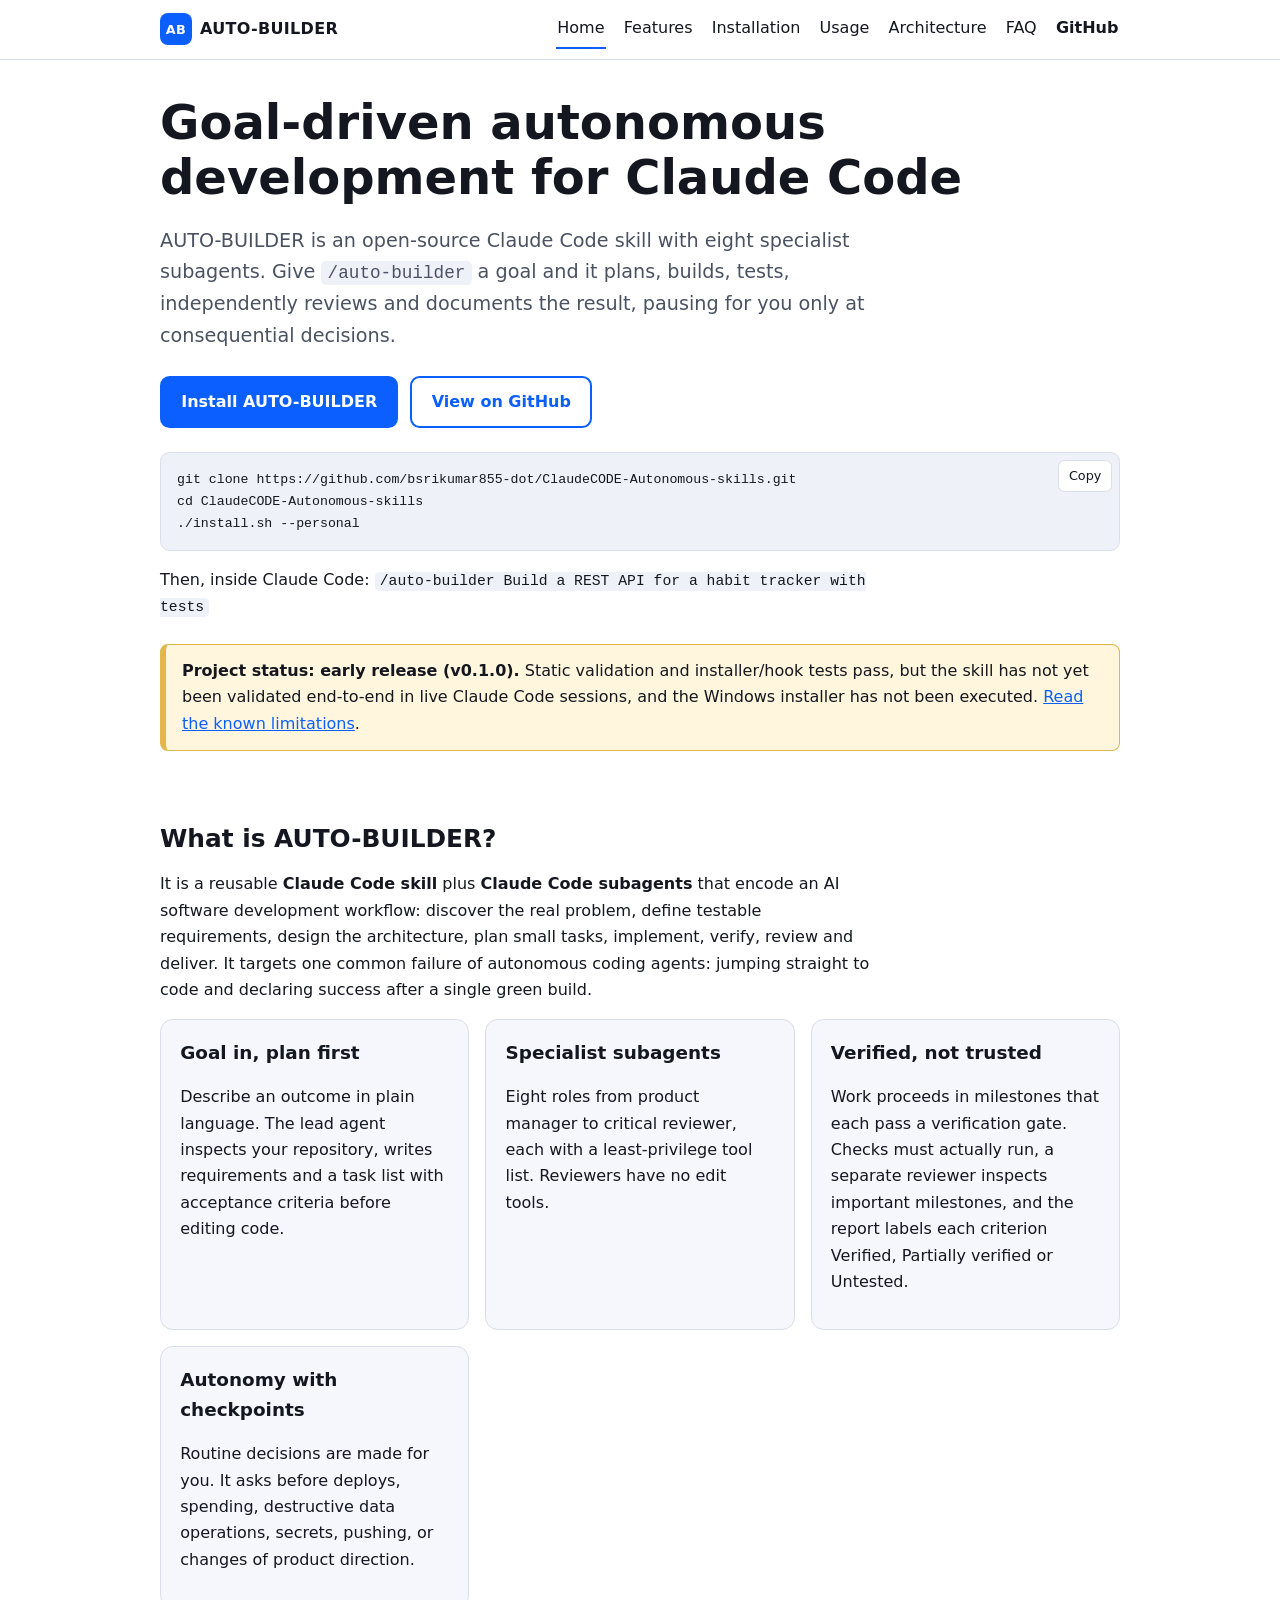
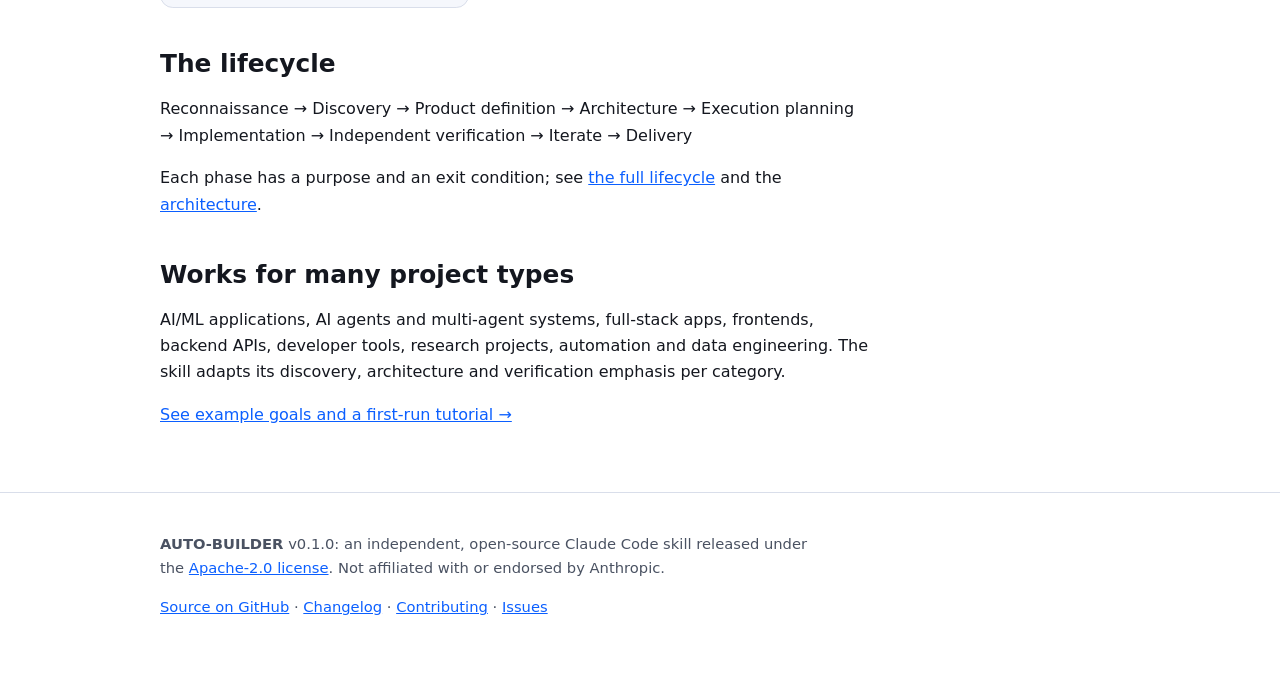
==== docs/index.html @ 2424a82e "Add launch website, SEO and docs, and the autonomous QA protocol Launch: - Static GitHub Pages site " ====
<!doctype html>
<html lang="en">
<head>
<meta charset="utf-8">
<meta name="viewport" content="width=device-width, initial-scale=1">
<title>AUTO-BUILDER: Autonomous Coding Agent Skill for Claude Code</title>
<meta name="description" content="Open-source Claude Code skill with eight subagents: turn a goal into a planned, built, tested and independently reviewed project, with approval checkpoints.">
<link rel="canonical" href="https://bsrikumar855-dot.github.io/ClaudeCODE-Autonomous-skills/">
<meta name="theme-color" content="#0b5fff">
<link rel="icon" href="assets/favicon.svg" type="image/svg+xml">
<link rel="stylesheet" href="assets/style.css">
<meta property="og:type" content="website">
<meta property="og:site_name" content="AUTO-BUILDER">
<meta property="og:title" content="AUTO-BUILDER: Autonomous Coding Agent Skill for Claude Code">
<meta property="og:description" content="Open-source Claude Code skill with eight subagents: turn a goal into a planned, built, tested and independently reviewed project, with approval checkpoints.">
<meta property="og:url" content="https://bsrikumar855-dot.github.io/ClaudeCODE-Autonomous-skills/">
<meta property="og:image" content="https://bsrikumar855-dot.github.io/ClaudeCODE-Autonomous-skills/assets/og-image.png">
<meta property="og:image:width" content="1280">
<meta property="og:image:height" content="640">
<meta property="og:image:alt" content="AUTO-BUILDER: goal-driven autonomous development for Claude Code">
<meta name="twitter:card" content="summary_large_image">
<meta name="twitter:title" content="AUTO-BUILDER: Autonomous Coding Agent Skill for Claude Code">
<meta name="twitter:description" content="Open-source Claude Code skill with eight subagents: turn a goal into a planned, built, tested and independently reviewed project, with approval checkpoints.">
<meta name="twitter:image" content="https://bsrikumar855-dot.github.io/ClaudeCODE-Autonomous-skills/assets/og-image.png">
<script type="application/ld+json">
{
  "@context": "https://schema.org",
  "@graph": [
    {
      "@type": "SoftwareSourceCode",
      "@id": "https://bsrikumar855-dot.github.io/ClaudeCODE-Autonomous-skills/#software",
      "name": "AUTO-BUILDER",
      "description": "Claude Code skill and subagents for goal-driven, autonomous software development with approval checkpoints.",
      "codeRepository": "https://github.com/bsrikumar855-dot/ClaudeCODE-Autonomous-skills",
      "programmingLanguage": [
        "Markdown",
        "Bash",
        "PowerShell",
        "Python"
      ],
      "license": "https://www.apache.org/licenses/LICENSE-2.0",
      "version": "0.1.0",
      "url": "https://bsrikumar855-dot.github.io/ClaudeCODE-Autonomous-skills/"
    },
    {
      "@type": "WebSite",
      "@id": "https://bsrikumar855-dot.github.io/ClaudeCODE-Autonomous-skills/#website",
      "name": "AUTO-BUILDER",
      "url": "https://bsrikumar855-dot.github.io/ClaudeCODE-Autonomous-skills/"
    },
    {
      "@type": "WebPage",
      "@id": "https://bsrikumar855-dot.github.io/ClaudeCODE-Autonomous-skills/#page",
      "url": "https://bsrikumar855-dot.github.io/ClaudeCODE-Autonomous-skills/",
      "name": "AUTO-BUILDER: Autonomous Coding Agent Skill for Claude Code",
      "description": "Open-source Claude Code skill with eight subagents: turn a goal into a planned, built, tested and independently reviewed project, with approval checkpoints.",
      "isPartOf": {
        "@id": "https://bsrikumar855-dot.github.io/ClaudeCODE-Autonomous-skills/#website"
      },
      "about": {
        "@id": "https://bsrikumar855-dot.github.io/ClaudeCODE-Autonomous-skills/#software"
      }
    }
  ]
}
</script>
</head>
<body>
<a class="skip" href="#main">Skip to content</a>
<header class="site-header">
  <div class="wrap bar">
    <a class="brand" href="./" aria-label="AUTO-BUILDER home"><span class="logo" aria-hidden="true">AB</span> AUTO-BUILDER</a>
    <nav aria-label="Main"><ul><li><a href="./" aria-current="page">Home</a></li><li><a href="features.html">Features</a></li><li><a href="installation.html">Installation</a></li><li><a href="usage.html">Usage</a></li><li><a href="architecture.html">Architecture</a></li><li><a href="faq.html">FAQ</a></li><li><a class="gh" href="https://github.com/bsrikumar855-dot/ClaudeCODE-Autonomous-skills">GitHub</a></li></ul></nav>
  </div>
</header>
<main id="main" class="wrap">
<section class="hero">
<h1>Goal-driven autonomous development for Claude Code</h1>
<p class="lead">AUTO-BUILDER is an open-source Claude Code skill with eight specialist subagents. Give <code>/auto-builder</code> a goal and it plans, builds, tests, independently reviews and documents the result, pausing for you only at consequential decisions.</p>
<div class="cta">
  <a class="btn primary" href="installation.html">Install AUTO-BUILDER</a>
  <a class="btn secondary" href="https://github.com/bsrikumar855-dot/ClaudeCODE-Autonomous-skills">View on GitHub</a>
</div>
<div class="codeblock"><pre><code>git clone https://github.com/bsrikumar855-dot/ClaudeCODE-Autonomous-skills.git
cd ClaudeCODE-Autonomous-skills
./install.sh --personal</code></pre></div>
<p>Then, inside Claude Code: <code>/auto-builder Build a REST API for a habit tracker with tests</code></p>
<div class="note"><strong>Project status: early release (v0.1.0).</strong> Static validation and installer/hook tests pass, but the skill has not yet been validated end-to-end in live Claude Code sessions, and the Windows installer has not been executed. <a href="faq.html#limitations">Read the known limitations</a>.</div>
</section>

<section aria-labelledby="what">
<h2 id="what">What is AUTO-BUILDER?</h2>
<p>It is a reusable <strong>Claude Code skill</strong> plus <strong>Claude Code subagents</strong> that encode an AI software development workflow: discover the real problem, define testable requirements, design the architecture, plan small tasks, implement, verify, review and deliver. It targets one common failure of autonomous coding agents: jumping straight to code and declaring success after a single green build.</p>
<div class="grid">
  <article class="card"><h3>Goal in, plan first</h3><p>Describe an outcome in plain language. The lead agent inspects your repository, writes requirements and a task list with acceptance criteria before editing code.</p></article>
  <article class="card"><h3>Specialist subagents</h3><p>Eight roles from product manager to critical reviewer, each with a least-privilege tool list. Reviewers have no edit tools.</p></article>
  <article class="card"><h3>Verified, not trusted</h3><p>Work proceeds in milestones that each pass a verification gate. Checks must actually run, a separate reviewer inspects important milestones, and the report labels each criterion Verified, Partially verified or Untested.</p></article>
  <article class="card"><h3>Autonomy with checkpoints</h3><p>Routine decisions are made for you. It asks before deploys, spending, destructive data operations, secrets, pushing, or changes of product direction.</p></article>
</div>
</section>

<section aria-labelledby="lifecycle">
<h2 id="lifecycle">The lifecycle</h2>
<p>Reconnaissance &rarr; Discovery &rarr; Product definition &rarr; Architecture &rarr; Execution planning &rarr; Implementation &rarr; Independent verification &rarr; Iterate &rarr; Delivery</p>
<p>Each phase has a purpose and an exit condition; see <a href="features.html#lifecycle">the full lifecycle</a> and the <a href="architecture.html">architecture</a>.</p>
</section>

<section aria-labelledby="fits">
<h2 id="fits">Works for many project types</h2>
<p>AI/ML applications, AI agents and multi-agent systems, full-stack apps, frontends, backend APIs, developer tools, research projects, automation and data engineering. The skill adapts its discovery, architecture and verification emphasis per category.</p>
<p><a href="usage.html">See example goals and a first-run tutorial &rarr;</a></p>
</section>

</main>
<footer class="site-footer">
  <div class="wrap">
    <p><strong>AUTO-BUILDER</strong> v0.1.0: an independent, open-source Claude Code skill released under the
    <a href="https://github.com/bsrikumar855-dot/ClaudeCODE-Autonomous-skills/blob/main/LICENSE">Apache-2.0 license</a>. Not affiliated with or endorsed by Anthropic.</p>
    <p><a href="https://github.com/bsrikumar855-dot/ClaudeCODE-Autonomous-skills">Source on GitHub</a> &middot; <a href="https://github.com/bsrikumar855-dot/ClaudeCODE-Autonomous-skills/blob/main/CHANGELOG.md">Changelog</a> &middot;
    <a href="https://github.com/bsrikumar855-dot/ClaudeCODE-Autonomous-skills/blob/main/CONTRIBUTING.md">Contributing</a> &middot; <a href="https://github.com/bsrikumar855-dot/ClaudeCODE-Autonomous-skills/issues">Issues</a></p>
  </div>
</footer>
<script src="assets/site.js" defer></script>
</body>
</html>
---- docs/assets/style.css ----
:root{--bg:#fff;--fg:#14171f;--muted:#4a5262;--line:#d9deea;--brand:#0b5fff;--brand-fg:#fff;--card:#f5f7fc;--code:#eef1f8;--warn:#fff6dd;--warn-line:#e0b84a;--ok:#0a7a3d}
@media (prefers-color-scheme:dark){:root{--bg:#0e1118;--fg:#e8ebf3;--muted:#a6aec2;--line:#2a3142;--brand:#6c9bff;--brand-fg:#0e1118;--card:#161b26;--code:#1c2230;--warn:#2a2410;--warn-line:#8a7222;--ok:#4cc38a}}
*{box-sizing:border-box}
html{-webkit-text-size-adjust:100%}
body{margin:0;background:var(--bg);color:var(--fg);font:1rem/1.65 system-ui,-apple-system,"Segoe UI",Roboto,Helvetica,Arial,sans-serif}
.wrap{max-width:62rem;margin:0 auto;padding:0 1rem}
.skip{position:absolute;left:-999px;top:0;background:var(--brand);color:var(--brand-fg);padding:.5rem 1rem;z-index:10}
.skip:focus{left:0}
a{color:var(--brand)}
a:focus-visible,button:focus-visible,summary:focus-visible{outline:3px solid var(--brand);outline-offset:2px;border-radius:4px}
.site-header{border-bottom:1px solid var(--line);background:var(--bg);position:sticky;top:0;z-index:5}
.bar{display:flex;flex-wrap:wrap;align-items:center;justify-content:space-between;gap:.5rem 1.5rem;padding-top:.6rem;padding-bottom:.6rem}
.brand{font-weight:800;letter-spacing:.02em;color:var(--fg);text-decoration:none;display:flex;align-items:center;gap:.5rem}
.logo{display:inline-grid;place-items:center;width:2rem;height:2rem;border-radius:.5rem;background:var(--brand);color:var(--brand-fg);font-size:.8rem}
nav ul{display:flex;flex-wrap:wrap;gap:.25rem 1rem;list-style:none;margin:0;padding:0}
nav a{color:var(--fg);text-decoration:none;padding:.35rem .1rem;display:inline-block;border-bottom:2px solid transparent}
nav a:hover,nav a[aria-current=page]{border-bottom-color:var(--brand)}
nav a.gh{font-weight:600}
h1{font-size:clamp(1.9rem,5vw,3rem);line-height:1.15;margin:2.2rem 0 1rem}
h2{font-size:1.55rem;margin:2.6rem 0 .8rem;line-height:1.25}
h3{font-size:1.15rem;margin:1.6rem 0 .5rem}
p,li{max-width:70ch}
.lead{font-size:1.2rem;color:var(--muted);max-width:60ch}
.cta{display:flex;flex-wrap:wrap;gap:.75rem;margin:1.5rem 0}
.btn{display:inline-block;padding:.7rem 1.2rem;border-radius:.6rem;font-weight:700;text-decoration:none;border:2px solid var(--brand)}
.btn.primary{background:var(--brand);color:var(--brand-fg)}
.btn.secondary{color:var(--brand)}
pre,code{font-family:ui-monospace,SFMono-Regular,Menlo,Consolas,monospace}
code{background:var(--code);padding:.1em .35em;border-radius:.3em;font-size:.92em}
.codeblock{position:relative;margin:1rem 0}
pre{background:var(--code);padding:1rem 4.5rem 1rem 1rem;border-radius:.6rem;overflow-x:auto;margin:0;border:1px solid var(--line);font-size:.9rem;line-height:1.5}
pre code{background:none;padding:0}
.copy{position:absolute;top:.5rem;right:.5rem;font:inherit;font-size:.8rem;padding:.25rem .6rem;border-radius:.4rem;border:1px solid var(--line);background:var(--bg);color:var(--fg);cursor:pointer}
.grid{display:grid;gap:1rem;grid-template-columns:repeat(auto-fit,minmax(16rem,1fr));margin:1rem 0}
.card{background:var(--card);border:1px solid var(--line);border-radius:.8rem;padding:1.1rem 1.2rem}
.card h3{margin-top:0}
.note{background:var(--warn);border:1px solid var(--warn-line);border-left-width:6px;border-radius:.5rem;padding:.8rem 1rem;margin:1.5rem 0}
.phases{padding-left:1.4rem}
.phases li{margin:.5rem 0}
.table-wrap{overflow-x:auto;margin:1rem 0}
table{border-collapse:collapse;width:100%;min-width:34rem;font-size:.95rem}
caption{text-align:left;color:var(--muted);padding:.4rem 0}
th,td{border:1px solid var(--line);padding:.55rem .7rem;text-align:left;vertical-align:top}
thead th{background:var(--card)}
details{border:1px solid var(--line);border-radius:.6rem;padding:.2rem 1rem;margin:.7rem 0;background:var(--card)}
summary{cursor:pointer;font-weight:700;padding:.6rem 0}
details[open] summary{margin-bottom:.2rem}
.toc{background:var(--card);border:1px solid var(--line);border-radius:.6rem;padding:.6rem 1.2rem;display:inline-block;margin:.5rem 0}
.site-footer{border-top:1px solid var(--line);margin-top:4rem;padding:1.5rem 0 2.5rem;color:var(--muted);font-size:.92rem}
.hero{padding-bottom:.5rem}
.badges{display:flex;flex-wrap:wrap;gap:.5rem;margin:1rem 0}
.badges img{height:20px}
@media (max-width:30rem){.btn{width:100%;text-align:center}}
@media (prefers-reduced-motion:no-preference){html{scroll-behavior:smooth}}
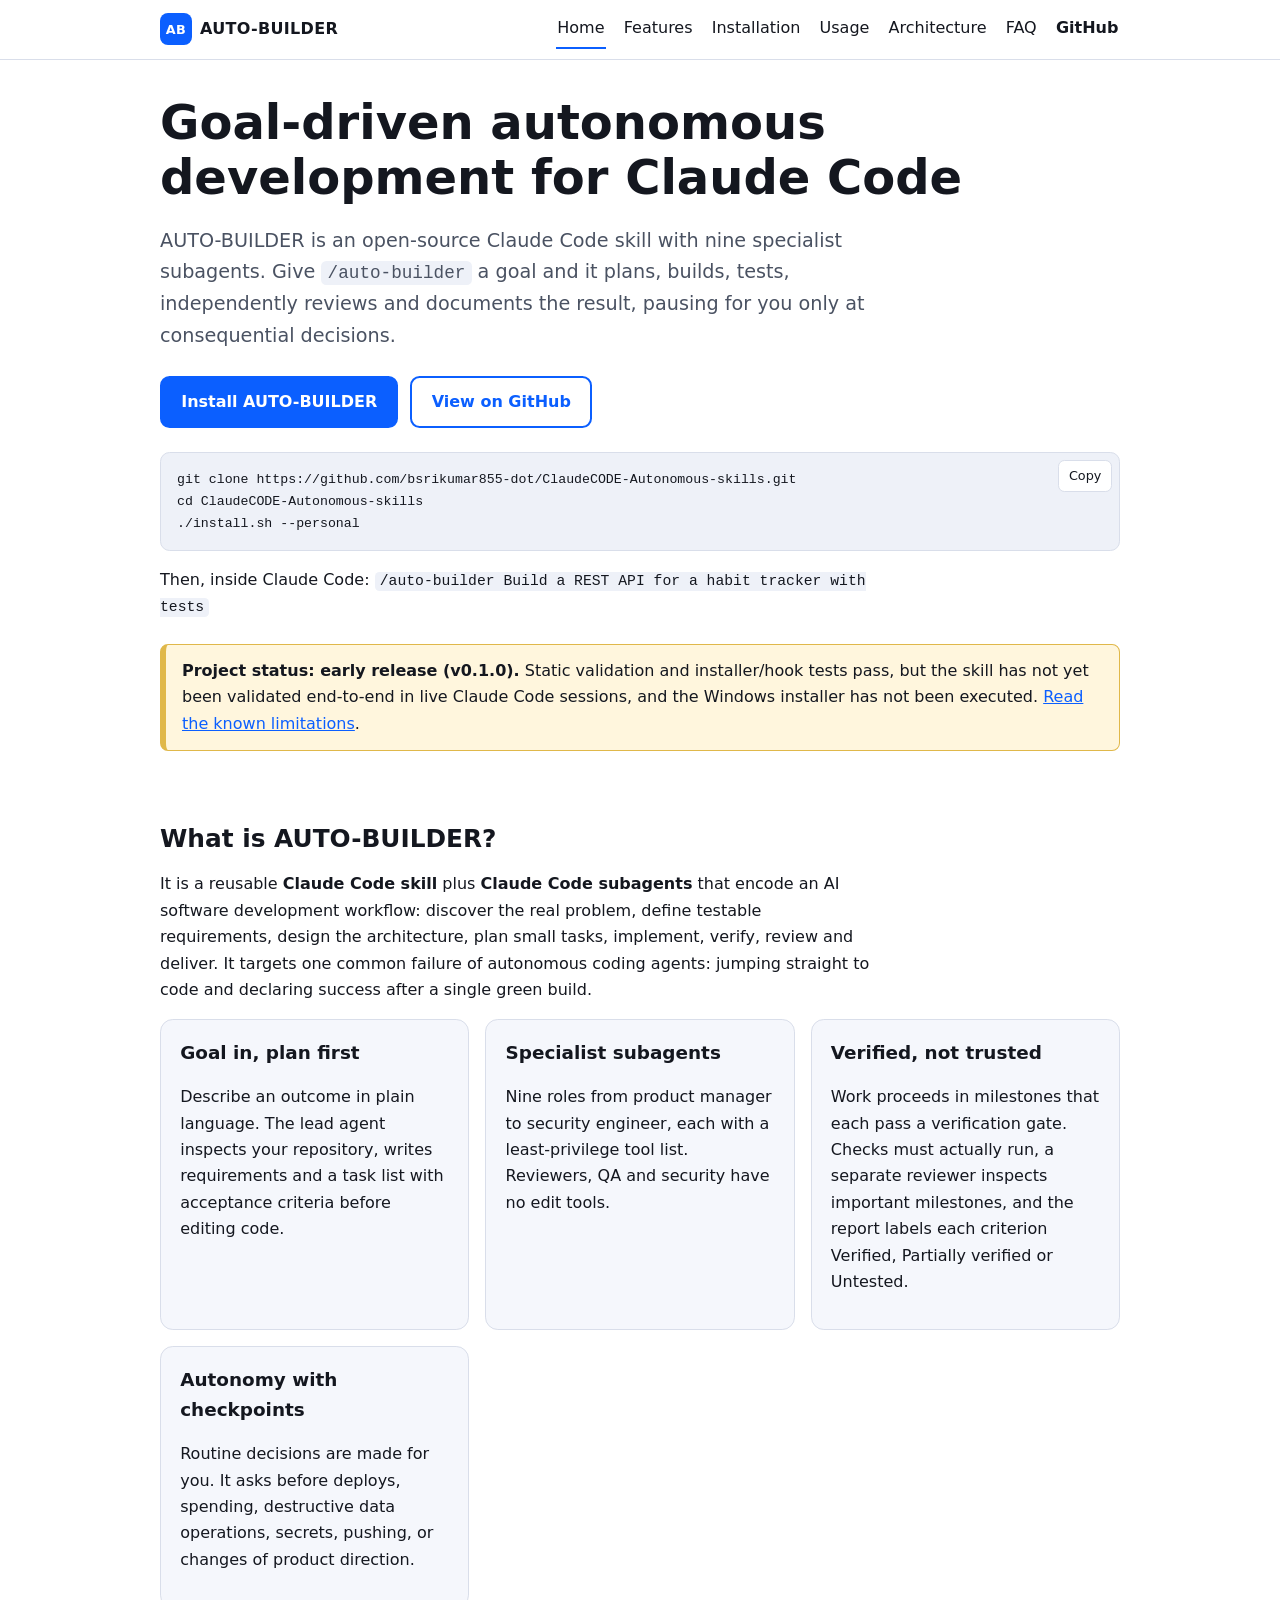
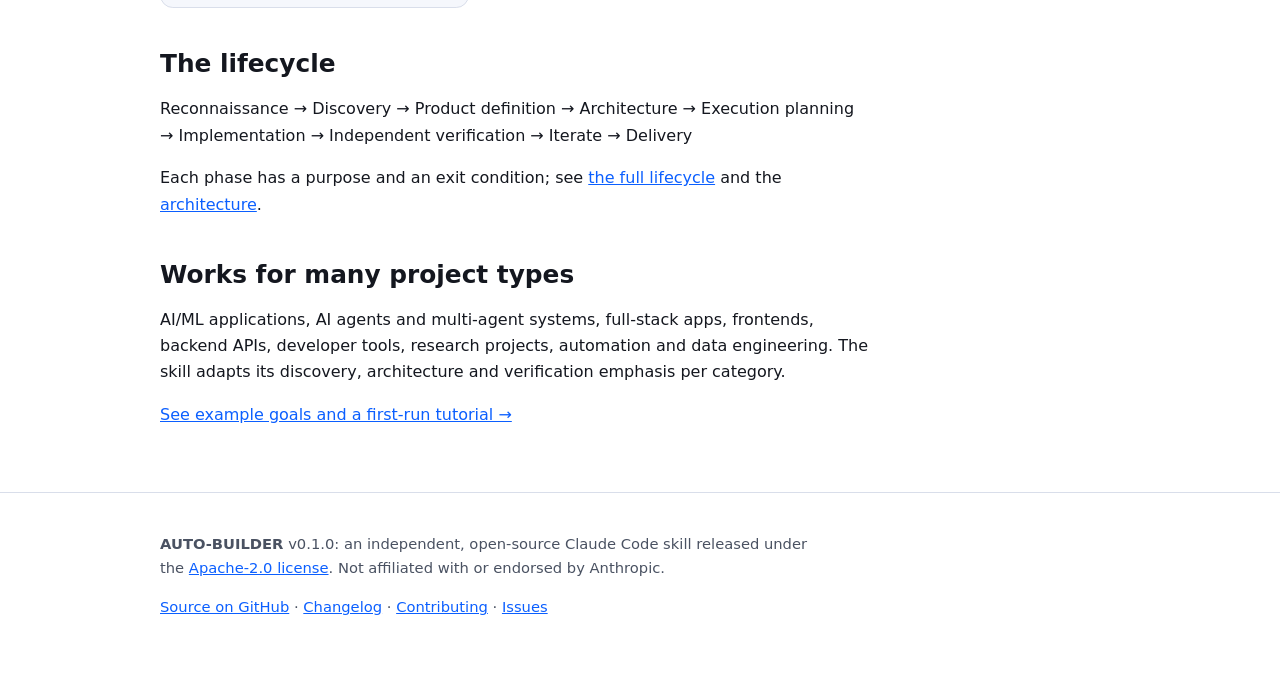
==== commit 6bc14c0d: "Add security-engineer as the ninth specialist agent, with a security gate Agent: - security-engineer" ====
--- a/docs/index.html
+++ b/docs/index.html
@@ -4,7 +4,7 @@
 <meta charset="utf-8">
 <meta name="viewport" content="width=device-width, initial-scale=1">
 <title>AUTO-BUILDER: Autonomous Coding Agent Skill for Claude Code</title>
-<meta name="description" content="Open-source Claude Code skill with eight subagents: turn a goal into a planned, built, tested and independently reviewed project, with approval checkpoints.">
+<meta name="description" content="Open-source Claude Code skill with nine subagents: turn a goal into a planned, built, tested and independently reviewed project, with approval checkpoints.">
 <link rel="canonical" href="https://bsrikumar855-dot.github.io/ClaudeCODE-Autonomous-skills/">
 <meta name="theme-color" content="#0b5fff">
 <link rel="icon" href="assets/favicon.svg" type="image/svg+xml">
@@ -12,7 +12,7 @@
 <meta property="og:type" content="website">
 <meta property="og:site_name" content="AUTO-BUILDER">
 <meta property="og:title" content="AUTO-BUILDER: Autonomous Coding Agent Skill for Claude Code">
-<meta property="og:description" content="Open-source Claude Code skill with eight subagents: turn a goal into a planned, built, tested and independently reviewed project, with approval checkpoints.">
+<meta property="og:description" content="Open-source Claude Code skill with nine subagents: turn a goal into a planned, built, tested and independently reviewed project, with approval checkpoints.">
 <meta property="og:url" content="https://bsrikumar855-dot.github.io/ClaudeCODE-Autonomous-skills/">
 <meta property="og:image" content="https://bsrikumar855-dot.github.io/ClaudeCODE-Autonomous-skills/assets/og-image.png">
 <meta property="og:image:width" content="1280">
@@ -20,7 +20,7 @@
 <meta property="og:image:alt" content="AUTO-BUILDER: goal-driven autonomous development for Claude Code">
 <meta name="twitter:card" content="summary_large_image">
 <meta name="twitter:title" content="AUTO-BUILDER: Autonomous Coding Agent Skill for Claude Code">
-<meta name="twitter:description" content="Open-source Claude Code skill with eight subagents: turn a goal into a planned, built, tested and independently reviewed project, with approval checkpoints.">
+<meta name="twitter:description" content="Open-source Claude Code skill with nine subagents: turn a goal into a planned, built, tested and independently reviewed project, with approval checkpoints.">
 <meta name="twitter:image" content="https://bsrikumar855-dot.github.io/ClaudeCODE-Autonomous-skills/assets/og-image.png">
 <script type="application/ld+json">
 {
@@ -53,7 +53,7 @@
       "@id": "https://bsrikumar855-dot.github.io/ClaudeCODE-Autonomous-skills/#page",
       "url": "https://bsrikumar855-dot.github.io/ClaudeCODE-Autonomous-skills/",
       "name": "AUTO-BUILDER: Autonomous Coding Agent Skill for Claude Code",
-      "description": "Open-source Claude Code skill with eight subagents: turn a goal into a planned, built, tested and independently reviewed project, with approval checkpoints.",
+      "description": "Open-source Claude Code skill with nine subagents: turn a goal into a planned, built, tested and independently reviewed project, with approval checkpoints.",
       "isPartOf": {
         "@id": "https://bsrikumar855-dot.github.io/ClaudeCODE-Autonomous-skills/#website"
       },
@@ -76,7 +76,7 @@
 <main id="main" class="wrap">
 <section class="hero">
 <h1>Goal-driven autonomous development for Claude Code</h1>
-<p class="lead">AUTO-BUILDER is an open-source Claude Code skill with eight specialist subagents. Give <code>/auto-builder</code> a goal and it plans, builds, tests, independently reviews and documents the result, pausing for you only at consequential decisions.</p>
+<p class="lead">AUTO-BUILDER is an open-source Claude Code skill with nine specialist subagents. Give <code>/auto-builder</code> a goal and it plans, builds, tests, independently reviews and documents the result, pausing for you only at consequential decisions.</p>
 <div class="cta">
   <a class="btn primary" href="installation.html">Install AUTO-BUILDER</a>
   <a class="btn secondary" href="https://github.com/bsrikumar855-dot/ClaudeCODE-Autonomous-skills">View on GitHub</a>
@@ -93,7 +93,7 @@
 <p>It is a reusable <strong>Claude Code skill</strong> plus <strong>Claude Code subagents</strong> that encode an AI software development workflow: discover the real problem, define testable requirements, design the architecture, plan small tasks, implement, verify, review and deliver. It targets one common failure of autonomous coding agents: jumping straight to code and declaring success after a single green build.</p>
 <div class="grid">
   <article class="card"><h3>Goal in, plan first</h3><p>Describe an outcome in plain language. The lead agent inspects your repository, writes requirements and a task list with acceptance criteria before editing code.</p></article>
-  <article class="card"><h3>Specialist subagents</h3><p>Eight roles from product manager to critical reviewer, each with a least-privilege tool list. Reviewers have no edit tools.</p></article>
+  <article class="card"><h3>Specialist subagents</h3><p>Nine roles from product manager to security engineer, each with a least-privilege tool list. Reviewers, QA and security have no edit tools.</p></article>
   <article class="card"><h3>Verified, not trusted</h3><p>Work proceeds in milestones that each pass a verification gate. Checks must actually run, a separate reviewer inspects important milestones, and the report labels each criterion Verified, Partially verified or Untested.</p></article>
   <article class="card"><h3>Autonomy with checkpoints</h3><p>Routine decisions are made for you. It asks before deploys, spending, destructive data operations, secrets, pushing, or changes of product direction.</p></article>
 </div>
